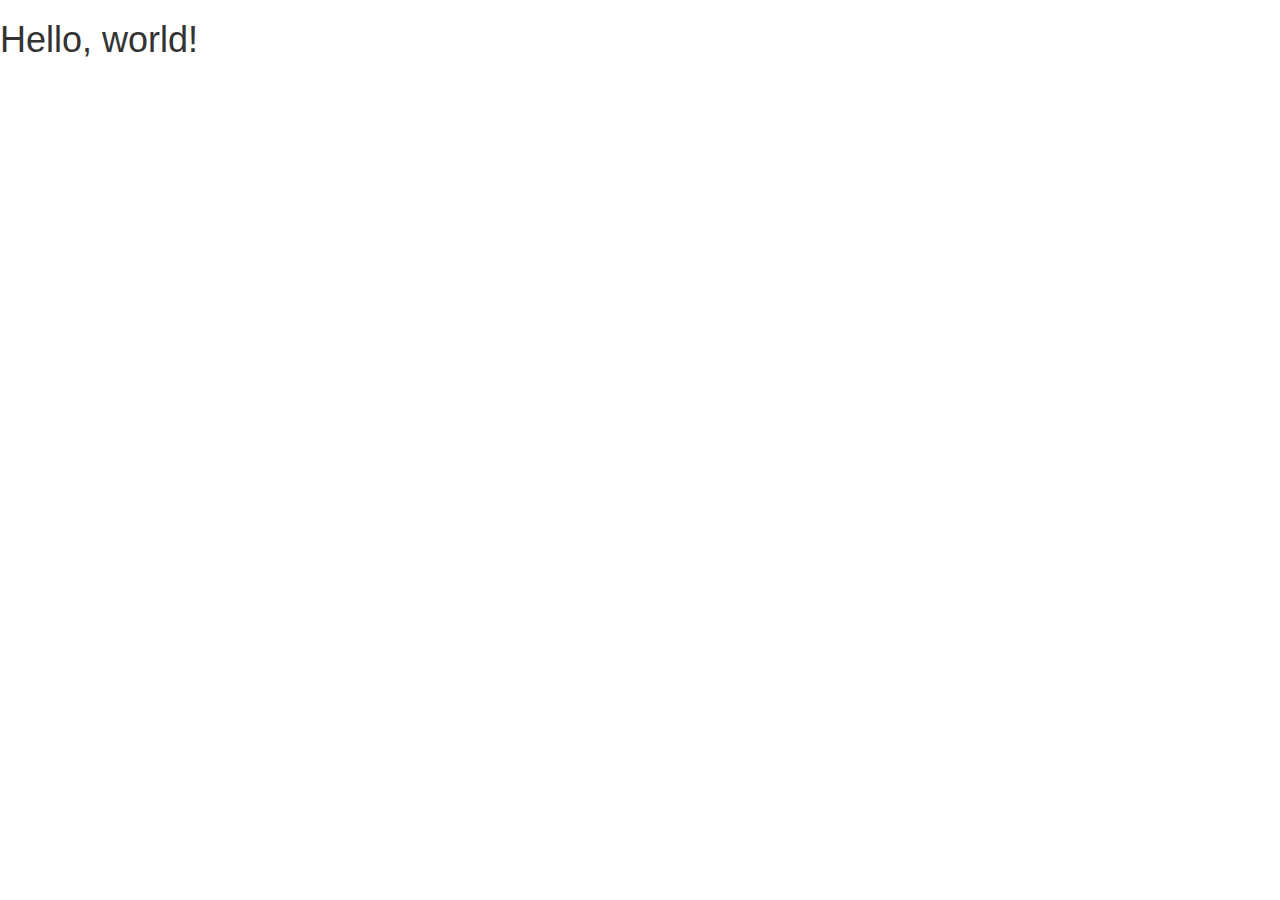
==== index.html @ 96fb1050 "primo commit" ====
<!DOCTYPE html>
<html lang="en">
  <head>
    <meta charset="utf-8">
    <meta http-equiv="X-UA-Compatible" content="IE=edge">
    <meta name="viewport" content="width=device-width, initial-scale=1">
    <link rel="stylesheet" href="https://maxcdn.bootstrapcdn.com/bootstrap/3.3.5/css/bootstrap.min.css">
    <link rel="stylesheet" href="css/style.css">

    <!-- The above 3 meta tags *must* come first in the head; any other head content must come *after* these tags -->
    
    <title>Marinella Mastrosimone</title>

    <!-- Bootstrap -->
    <link href="css/bootstrap.min.css" rel="stylesheet">

    <!-- HTML5 shim and Respond.js for IE8 support of HTML5 elements and media queries -->
    <!-- WARNING: Respond.js doesn't work if you view the page via file:// -->
    <!--[if lt IE 9]>
      <script src="https://oss.maxcdn.com/html5shiv/3.7.2/html5shiv.min.js"></script>
      <script src="https://oss.maxcdn.com/respond/1.4.2/respond.min.js"></script>
    <![endif]-->
  </head>
  <body>
    <h1>Hello, world!</h1>

    <!-- jQuery (necessary for Bootstrap's JavaScript plugins) -->
    <script src="https://ajax.googleapis.com/ajax/libs/jquery/1.11.3/jquery.min.js"></script>
    <!-- Include all compiled plugins (below), or include individual files as needed -->
    <script src="js/bootstrap.min.js"></script>
  </body>
</html>
---- css/style.css ----
@import url(http://fonts.googleapis.com/css?family=Roboto:400,300,100,700,500,300italic);

body{
	font-family: 'Roboto', sans-serif;
	background: red;
}
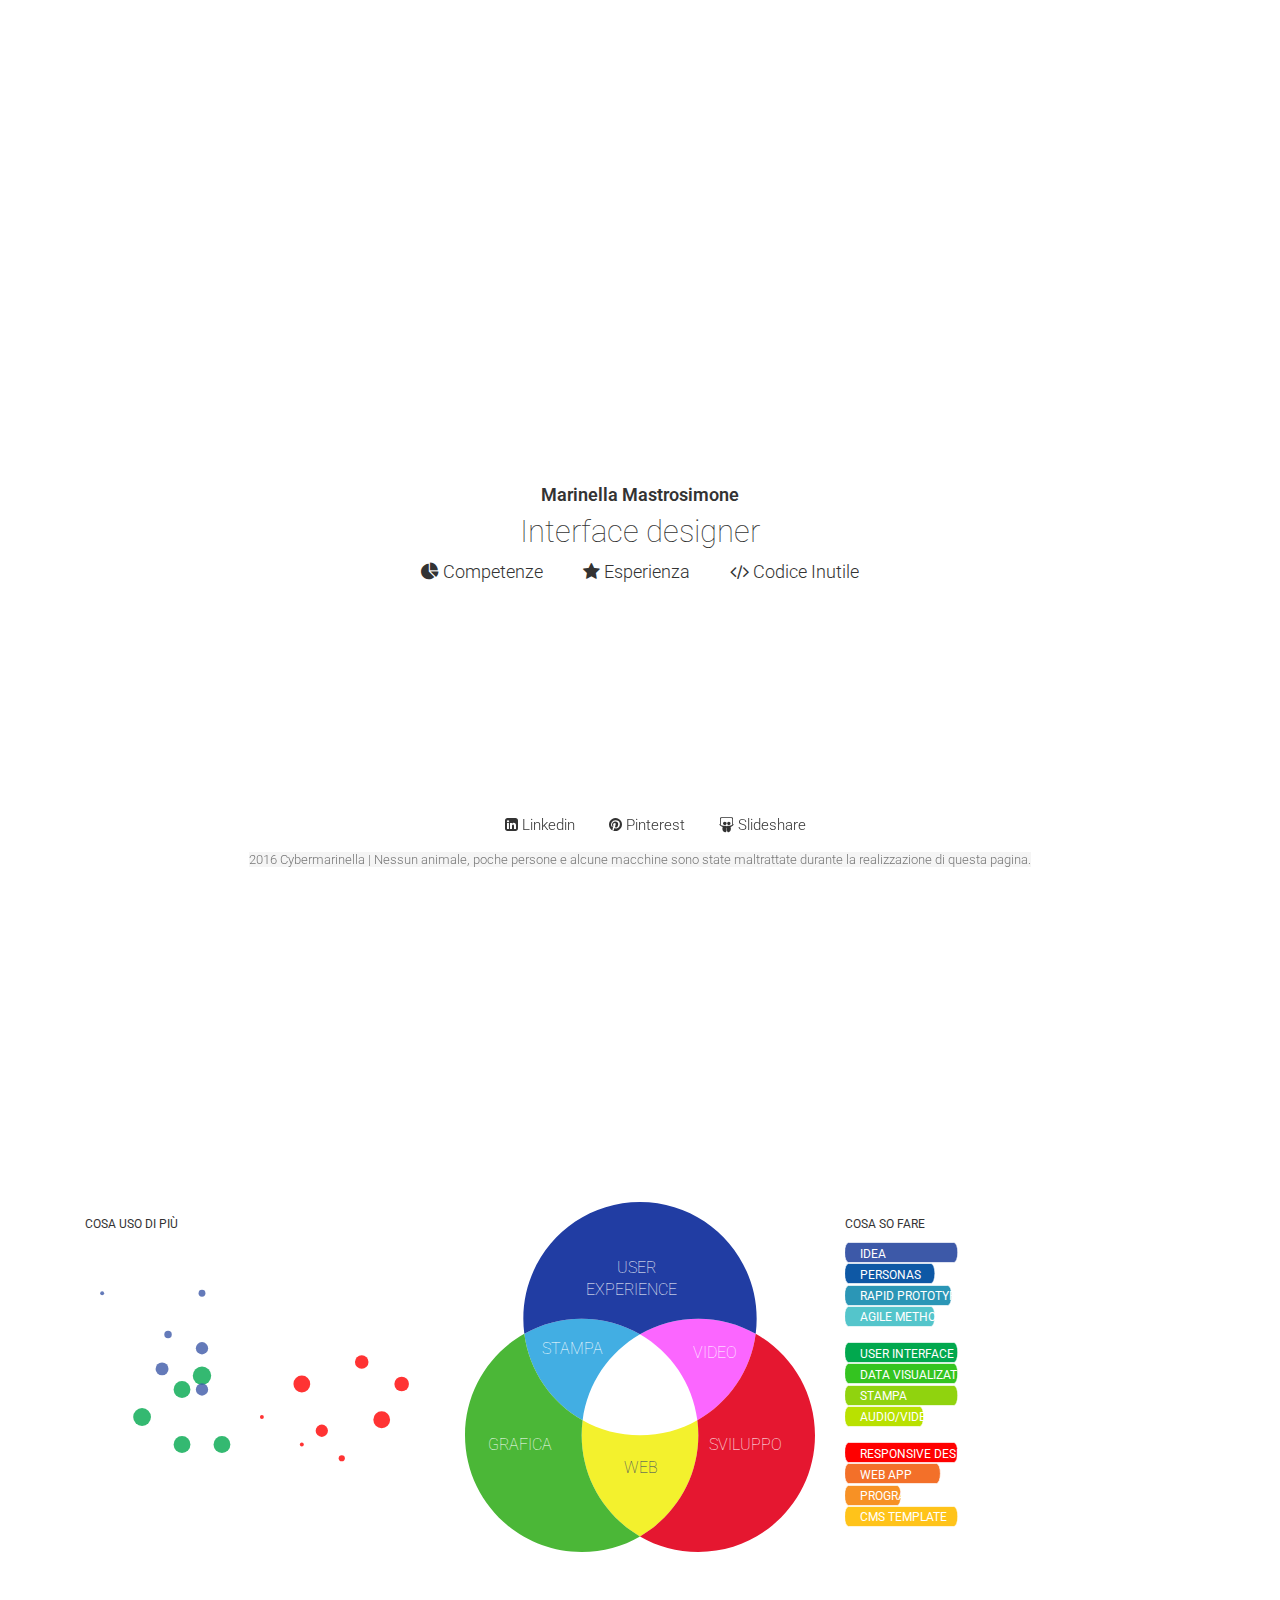
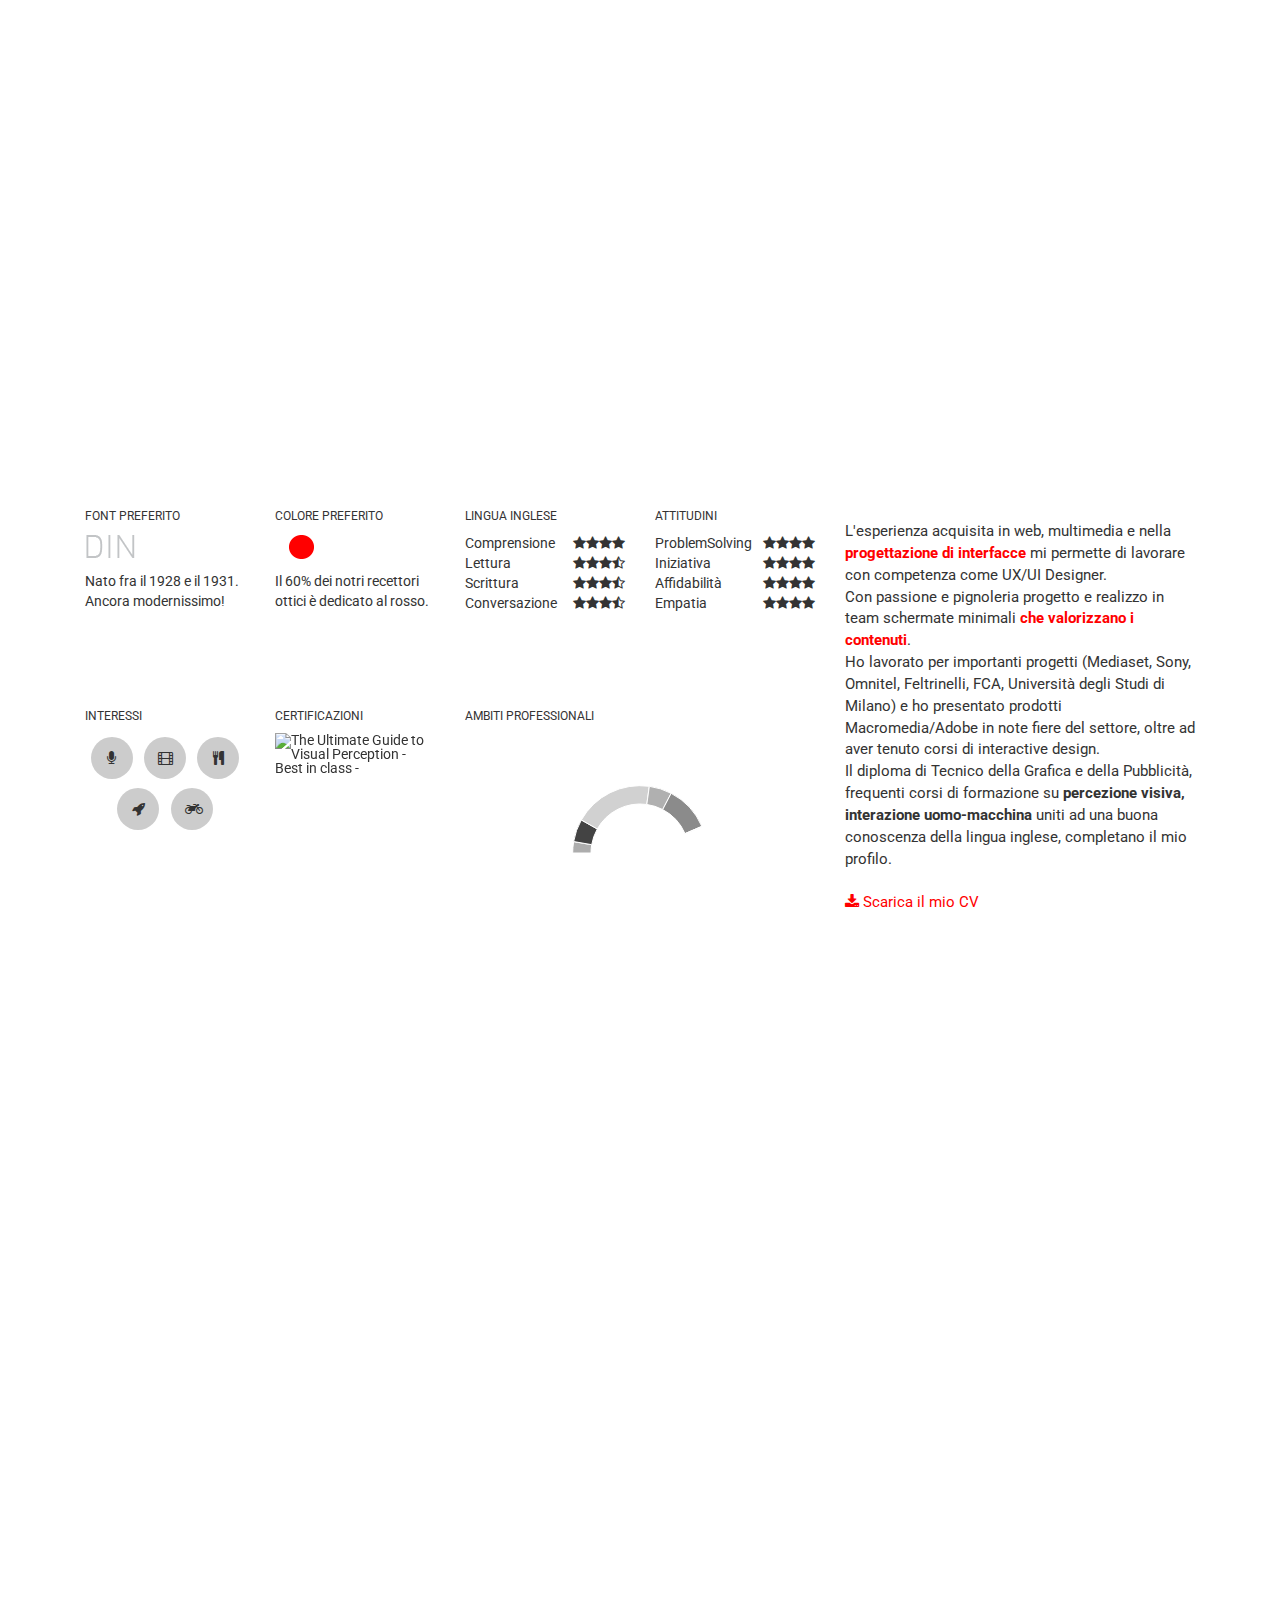
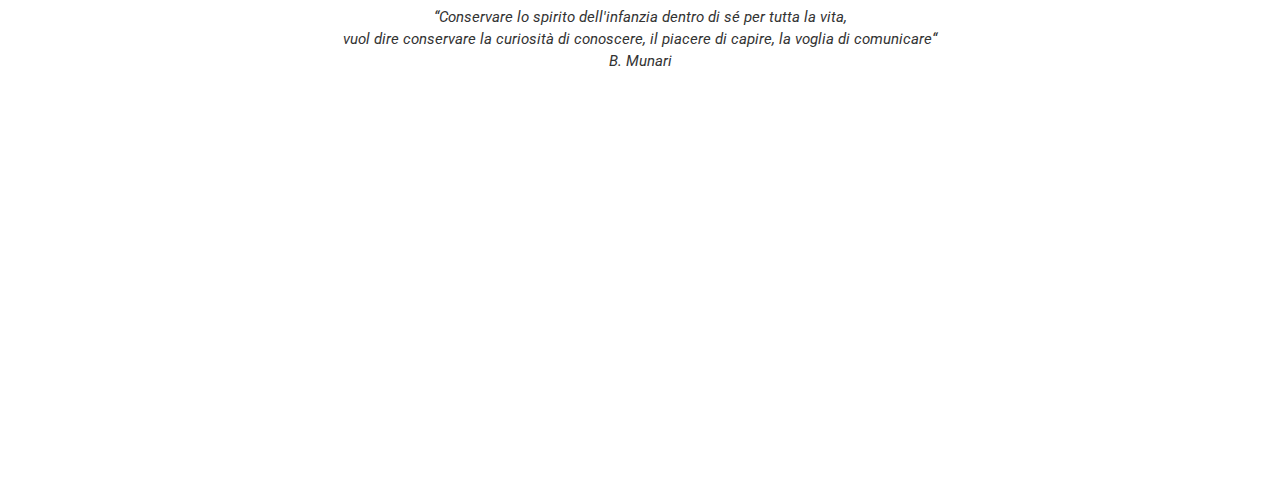
==== commit bec32b22: "Layout 1.2" ====
--- a/index.html
+++ b/index.html
@@ -1,32 +1,356 @@
-<!DOCTYPE html>
-<html lang="en">
-  <head>
-    <meta charset="utf-8">
-    <meta http-equiv="X-UA-Compatible" content="IE=edge">
-    <meta name="viewport" content="width=device-width, initial-scale=1">
-    <link rel="stylesheet" href="https://maxcdn.bootstrapcdn.com/bootstrap/3.3.5/css/bootstrap.min.css">
-    <link rel="stylesheet" href="css/style.css">
-
-    <!-- The above 3 meta tags *must* come first in the head; any other head content must come *after* these tags -->
-    
-    <title>Marinella Mastrosimone</title>
-
-    <!-- Bootstrap -->
-    <link href="css/bootstrap.min.css" rel="stylesheet">
-
-    <!-- HTML5 shim and Respond.js for IE8 support of HTML5 elements and media queries -->
-    <!-- WARNING: Respond.js doesn't work if you view the page via file:// -->
-    <!--[if lt IE 9]>
-      <script src="https://oss.maxcdn.com/html5shiv/3.7.2/html5shiv.min.js"></script>
-      <script src="https://oss.maxcdn.com/respond/1.4.2/respond.min.js"></script>
-    <![endif]-->
-  </head>
-  <body>
-    <h1>Hello, world!</h1>
-
-    <!-- jQuery (necessary for Bootstrap's JavaScript plugins) -->
-    <script src="https://ajax.googleapis.com/ajax/libs/jquery/1.11.3/jquery.min.js"></script>
-    <!-- Include all compiled plugins (below), or include individual files as needed -->
-    <script src="js/bootstrap.min.js"></script>
-  </body>
+
+<!DOCTYPE html>
+<html lang="en">
+  <head>
+    <meta charset="utf-8">
+    <meta http-equiv="X-UA-Compatible" content="IE=edge">
+    <meta name="viewport" content="width=1024, user-scalable=no" />
+    <meta name="viewport" content="width=device-width, initial-scale=1">
+    <link rel="shortcut icon" href="favicon.ico"/>
+    <link rel="stylesheet" href="https://maxcdn.bootstrapcdn.com/bootstrap/3.3.5/css/bootstrap.min.css">
+    <link rel="stylesheet" href="//maxcdn.bootstrapcdn.com/font-awesome/4.3.0/css/font-awesome.min.css">
+    <link rel="stylesheet" type="text/css" href="css/style.css" />
+
+    <script type="text/javascript" src="http://ajax.googleapis.com/ajax/libs/jquery/1.8.2/jquery.min.js"></script>
+    <script type="text/javascript" src="https://cdnjs.cloudflare.com/ajax/libs/p5.js/0.5.4/p5.min.js"></script>
+    <script type="text/javascript" src="https://cdnjs.cloudflare.com/ajax/libs/p5.js/0.5.4/addons/p5.dom.min.js"></script>
+    <script type="text/javascript" src="js/mari_p5Top.js"></script>
+    
+    <title>Marinella Mastrosimone | UI/UX Designer</title>
+
+
+  </head>
+  <body id="mybody">
+    <div id='virtualBk'></div>
+    <div class="container" id="topMenu">
+      <h2>Marinella Mastrosimone</h2>
+      <h1>Interface designer</h1>
+      <ul class="menu">
+        <li><a href="#" class="scrollToOne"><i class="fa fa-pie-chart"></i> Competenze</a></li>
+        <li><a href="#" class="scrollToTwo"><i class="fa fa-star"></i> Esperienza</a></li>
+        <li><a href="#" class="scrollToTree"><i class="fa fa-code"></i> Codice Inutile</a></li>
+      </ul>
+    </div>
+    <div id="contentBox" class="container textCenter">
+      <div id="rowCover" class="flexbox-container">
+        <div class="container" id="mainMenu">
+          <h2>Marinella Mastrosimone</h2>
+          <h1>Interface designer</h1>
+          <ul class="menu">
+            <li><a href="#" class="scrollToOne"><i class="fa fa-pie-chart"></i> Competenze</a></li>
+            <li><a href="#" class="scrollToTwo"><i class="fa fa-star"></i> Esperienza</a></li>
+            <li><a href="#" class="scrollToTree"><i class="fa fa-code"></i> Codice Inutile</a></li>
+          </ul>
+        </div>
+      </div>
+      <div id="rowOne" class="flexbox-container">
+        <div class="col-md-4 content">
+          <h3>Cosa uso di più</h3>
+          <div id="chart-B" class="charts" style="min-width: 310px; max-width: 800px; width:100%; height: 300px; margin: 0 auto"></div>
+        </div>
+        <div class="col-md-4 content">
+          <div class="pupil" id="pupil"></div>
+          <div class="occhio">
+            <svg version="1.1" xmlns="http://www.w3.org/2000/svg" xmlns:xlink="http://www.w3.org/1999/xlink" x="0px" y="0px"viewBox="0 0 330 330" xml:space="preserve">
+              <g  id="Stampa">
+                <path fill="#42AEE3" d="M165,124.719c-16.18-9.36-34.963-14.72-55-14.72c-19.663,0-38.117,5.165-54.09,14.203c4.518,35.046,25.531,64.921,55,81.596C115.382,171.112,136.008,141.491,165,124.719z"/>
+                <text transform="matrix(1 0 0 1 73.0303 143.666)" fill="#FFFFFF">STAMPA</text>
+              </g>
+              <g id="Web" >
+                <path fill="#F3F12D" d="M110.911,205.798C110.312,210.447,110,215.188,110,220c0,40.715,22.122,76.261,55,95.28c32.878-19.02,55-54.565,55-95.28c0-4.813-0.312-9.553-0.91-14.202c-15.974,9.038-34.427,14.203-54.089,14.203S126.884,214.836,110.911,205.798z"/>
+                <text transform="matrix(1 0 0 1 149.5068 255.666)" fill="#313E63">WEB</text>
+              </g>
+              <g id="Video">
+                <path fill="#FB66FF" d="M274.09,124.202c-15.974-9.039-34.428-14.203-54.09-14.203c-20.036,0-38.82,5.36-55,14.72c28.992,16.772,49.618,46.394,54.09,81.079C248.559,189.123,269.572,159.249,274.09,124.202z"/>
+                <text transform="matrix(1 0 0 1 214.6885 147.166)" fill="#FFFFFF">VIDEO</text>
+              </g>
+              <g id="UserExperience">
+                <path fill="#213DA3" d="M165,124.719c16.18-9.36,34.964-14.72,55-14.72c19.662,0,38.116,5.165,54.09,14.203c0.599-4.649,0.91-9.389,0.91-14.201C275,49.249,225.751,0,165,0C104.249,0,55,49.249,55,110.001c0,4.813,0.311,9.552,0.911,14.201c15.973-9.039,34.427-14.203,54.09-14.203C130.037,109.999,148.82,115.359,165,124.719z"/>
+                <text transform="matrix(1 0 0 1 143.4536 66.7461)">
+                  <tspan x="0" y="0" fill="#FFFFFF">USER</tspan>
+                  <tspan x="-29.817" y="21.317" fill="#FFFFFF">EXPERIENCE</tspan>
+                </text>
+              </g>
+              <g id="Grafica" >
+                <path fill="#4BB737" d="M110,220c0-4.813,0.312-9.553,0.911-14.202c-29.469-16.675-50.482-46.549-55-81.596C22.532,143.089,0,178.911,0,220c0,60.751,49.249,110,110,110c20.036,0,38.82-5.359,55-14.72C132.122,296.261,110,260.715,110,220z"/>
+                <text transform="matrix(1 0 0 1 21.7856 233.748)" fill="#FFFFFF">GRAFICA</text>
+              </g>
+              <g id="Sviluppo">
+                <path fill="#E51730" d="M274.09,124.202c-4.518,35.046-25.531,64.921-55,81.596c0.599,4.649,0.91,9.39,0.91,14.202c0,40.715-22.122,76.261-55,95.28c16.18,9.36,34.964,14.72,55,14.72c60.751,0,110-49.249,110-110C330,178.911,307.468,143.089,274.09,124.202z"/>
+                <text transform="matrix(1 0 0 1 230.3184 233.748)" fill="#FFFFFF">SVILUPPO</text>
+              </g>
+            </svg>
+          </div>
+        </div>
+        <div class="col-md-4 content">
+          <h3>Cosa so fare</h3>
+            <div id="chart-A1" class="charts"></div>
+            <div id="chart-A2" class="charts"></div>
+            <div id="chart-A3" class="charts"></div>
+          </div>
+      </div>
+      <div id="rowTwo" class=" flexbox-container">
+
+        <div class="col-md-4 content">
+          <div class="row smallText">
+            <div class="col-md-6 preferred">
+              <div class="border-top full-width">
+                <h3>Font preferito</h3>
+                <img src="img/img_din.png"/>
+                <p>Nato fra il 1928 e il 1931. Ancora modernissimo!</p>
+              </div>
+            </div>
+            <div class="col-md-6 preferred">
+              <div class="border-top full-width">
+                <h3>Colore preferito</h3>
+                <img src="img/img_red.png"/>
+                <p>Il 60% dei notri recettori ottici è dedicato al rosso.</p>
+              </div>
+            </div>
+          </div>
+          <div class="row smallText">
+            <div class="col-md-6">
+              <div class="border-top full-width ">
+                <h3>Interessi</h3>
+                <div class="interessi textCenter">
+                  <i class="fa fa-microphone interessiTooltip" data-toggle="tooltip" data-placement="top" title="Musica e grafica si contendono il primo posto fra le mie passioni: www.musetta.co.uk"></i>
+                  <i class="fa fa-film interessiTooltip" data-toggle="tooltip" data-placement="top" title="Il mio film preferito è Miracolo a Milano (1951), amo anche le più recenti serie TV"></i>
+                  <i class="fa fa-cutlery interessiTooltip" data-toggle="tooltip" data-placement="top" title="A qualcuno importa se non si vede il sale quando il cibo è saporito? Certo che no. Ma la sostanza sta nel sale!"></i>
+                </div>
+                <div class="interessi textCenter">
+                  <i class="fa fa-rocket interessiTooltip" data-toggle="tooltip" data-placement="top" title="Scienza e fantascienza hanno immaginato il nostro presente, avrei voluto fare l'astronauta"></i>
+                  <i class="fa fa-motorcycle interessiTooltip" data-toggle="tooltip" data-placement="top" title="Il bello di viaggiare è il viaggio, la meta è solo un pretesto"></i>
+                </div>
+              </div>
+            </div>
+            <div class="col-md-6">
+              <!-- Slider -->
+              <div class="border-top full-width">
+                <h3>Certificazioni</h3>
+                <div id="certificazioni" class="carousel slide" data-ride="carousel">
+                  <div class="carousel-inner" role="listbox">
+                    <div class="item active">
+                      <img  data-toggle="modal" data-target="#myModal" src="img/certificazioni/certificate_of_membership_no_7627_2015_2.jpg" alt="The Ultimate Guide to Visual Perception - Best in class - ">
+                    </div>
+                    <div class="item ">
+                      <img data-toggle="modal" data-target="#myModal" src="img/certificazioni/certificate_of_membership_no_7627_2015.jpg" alt="Information visualization:Getting Dashboard Right">
+                    </div>
+                    <div class="item">
+                      <img data-toggle="modal" data-target="#myModal" src="img/certificazioni/coursera-cover.png" alt="Human Computer Interaction">
+                    </div>
+                  </div>
+                </div>
+              </div>
+            </div>
+          </div>
+        </div>
+        <!-- FINE COLONNA 1-->
+        <div class="col-md-4 content ">
+          <div class="row ">
+            <div class="col-md-6 ">
+              <div class="border-top full-width">
+                <h3>Lingua Inglese</h3>
+                <ul class="no-bullet">
+                  <li>Comprensione <div class="stars"><i class="fa fa-star"></i><i class="fa fa-star"></i><i class="fa fa-star"></i><i class="fa fa-star"></i></div></li>
+                  <li>Lettura <div class="stars"><i class="fa fa-star"></i><i class="fa fa-star"></i><i class="fa fa-star"></i><i class="fa fa-star-half-o"></i></div></li>
+                  <li>Scrittura <div class="stars"><i class="fa fa-star"></i><i class="fa fa-star"></i><i class="fa fa-star"></i><i class="fa fa-star-half-o"></i></div></li>
+                  <li>Conversazione <div class="stars"><i class="fa fa-star"></i><i class="fa fa-star"></i><i class="fa fa-star"></i><i class="fa fa-star-half-o"></i></div></li>
+                </ul>
+              </div>
+            </div>
+            <div class="col-md-6">
+              <div class="border-top full-width">
+                <h3>Attitudini</h3>
+                <ul class="no-bullet">
+                  <li>ProblemSolving <div class="stars"><i class="fa fa-star"></i><i class="fa fa-star"></i><i class="fa fa-star"></i><i class="fa fa-star"></i></div></li>
+                  <li>Iniziativa <div class="stars"><i class="fa fa-star"></i><i class="fa fa-star"></i><i class="fa fa-star"></i><i class="fa fa-star"></i></div></li>
+                  <li>Affidabilità <div class="stars"><i class="fa fa-star"></i><i class="fa fa-star"></i><i class="fa fa-star"></i><i class="fa fa-star"></i></div></li>
+                  <li>Empatia <div class="stars"><i class="fa fa-star"></i><i class="fa fa-star"></i><i class="fa fa-star"></i><i class="fa fa-star"></i></div></li>
+                </ul>
+              </div>
+            </div>
+          </div>
+          <div class="row">
+            <div class="col-md-12 ">
+              <div class="border-top full-width">
+                <h3>Ambiti Professionali</h3>
+                <div id="chart-C" class="css-filters-gray" style="padding: 0; min-width: 310px; max-width: 800px; width:100%; height: 140px; margin: 0 auto -2em;"></div>
+              </div>
+            </div>
+          </div>
+        </div>
+        <!-- FINE COLONNA 2-->
+        <div class="col-md-4 content">
+          <span class="border-top full-width ">
+            <div class="height400">L'esperienza acquisita in web, multimedia e nella <strong class="textRed">progettazione di interfacce</strong> mi permette di lavorare con competenza come UX/UI Designer. <br>Con passione e pignoleria progetto e realizzo in team schermate minimali <strong class="textRed">che valorizzano i contenuti</strong>.<br>
+            Ho lavorato per importanti progetti (Mediaset, Sony, Omnitel, Feltrinelli, FCA, Università degli Studi di Milano) e ho presentato prodotti Macromedia/Adobe in note fiere del settore, oltre ad aver tenuto corsi di interactive design.<br>
+            Il diploma di Tecnico della Grafica e della Pubblicità, frequenti corsi di formazione su <strong>percezione visiva,</strong> <strong>interazione uomo-macchina</strong> uniti ad una buona conoscenza della lingua inglese, completano il mio profilo.<br><br>
+            <a href="material/2015_cv_marinella.mastrosimone1.5.pdf" class="textRed"><i class="fa fa-download"></i> Scarica il mio CV</a>
+          </div>
+          </span>
+        </div>
+
+      </div>
+      <div id="rowTree" class="flexbox-container">
+          <div class="col-md-12 textCenter">
+            <i>“Conservare lo spirito dell'infanzia dentro di sé per tutta la vita,<br> vuol dire conservare la curiosità di conoscere, il piacere di capire, la voglia di comunicare“ <br> B. Munari</i>
+          </div>
+      </div>
+    </div>
+
+    <footer>
+      <ul class="menu bottom ">
+        <li class="divisore"><a href="https://it.linkedin.com/in/cybermarinella" target="_blank"><i class="fa fa-linkedin-square"></i> Linkedin</a></li>
+        <li><a href="https://it.pinterest.com/cybermarinella/" target="_blank"><i class="fa fa-pinterest"></i> Pinterest</a></li>
+        <li class="divisore"><a href="http://www.slideshare.net/marinellamastrosimone" target="_blank"><i class="fa fa-slideshare"></i> Slideshare</a></li>
+      </ul>
+      <span>
+        2016 Cybermarinella | Nessun animale, poche persone e alcune macchine sono state maltrattate durante la realizzazione di questa pagina.
+      </span>
+    </footer>
+
+    <!-- Modal -->
+    <div class="modal fade " id="myModal" tabindex="-1" role="dialog" aria-labelledby="myModalLabel">
+      <div class="modal-dialog modal-lg" role="document">
+        <div class="modal-content">
+          <div class="modal-header">
+            <button type="button" class="close" data-dismiss="modal" aria-label="Close"><span aria-hidden="true">&times;</span></button>
+            <h4 class="modal-title" id="myModalLabel"><img class="logo_small" src="img/logo.png">Certificazioni</h4>
+          </div>
+          <div class="modal-body">
+            <div id="certificazioni" class="carousel slide" data-ride="carousel">
+              <div class="carousel-inner" role="listbox">
+                <div class="item active">
+                  <img  data-toggle="modal" data-target="#myModal" src="img/certificazioni/certificate_of_membership_no_7627_2015_2.jpg" alt="The Ultimate Guide to Visual Perception - Best in class - ">
+                </div>
+                <div class="item ">
+                  <img  data-toggle="modal" data-target="#myModal" src="img/certificazioni/certificate_of_membership_no_7627_2015.jpg" alt="Information visualization:Getting Dashboard Right">
+                </div>
+                <div class="item">
+                  <img src="img/certificazioni/Coursera-hciucsd-2014.jpg" alt="Human Computer Interaction">
+                </div>
+              </div>
+              <a class="left carousel-control" href="#certificazioni" role="button" data-slide="prev">
+                <span class="glyphicon glyphicon-chevron-left" aria-hidden="true"></span>
+                <span class="sr-only">Previous</span>
+              </a>
+              <a class="right carousel-control" href="#certificazioni" role="button" data-slide="next">
+                <span class="glyphicon glyphicon-chevron-right" aria-hidden="true"></span>
+                <span class="sr-only">Next</span>
+              </a>
+            </div>
+          </div>
+        </div>
+      </div>
+    </div>
+
+
+    <script src="//code.jquery.com/jquery-1.10.2.js"></script>
+    <script src="js/bootstrap.min.js"></script>
+    <script src="js/hicharts/highcharts.js"></script>
+    <script src="js/hicharts/highcharts-more.js"></script>
+    
+    <script src="jquery.rwdImageMaps.min.js"></script>
+
+    <script type="text/javascript">
+    $(document).ready(function(){
+      $('.carousel').carousel();
+      $(".content").click(function(event){
+        event.stopPropagation();
+      });
+
+      $("body, .eyes").click(function(event){
+        $("html, body").animate({ scrollTop: 0 }, 1000);
+        $("h1").text("Interface designer");
+        $(".menu a").removeClass("active");
+
+        $('.sfoca').removeClass('css-filters-gray');
+        $('#chart-A1').removeClass('css-filters-gray opacity_40');
+        $('#chart-A2').removeClass('css-filters-gray opacity_40');
+        $('#chart-A3').removeClass('css-filters-gray opacity_40');
+        var chart = $('#chart-B').highcharts();
+        $(chart.series).each(function(){
+            this.setVisible(true, true);
+        });
+
+        event.stopPropagation();
+      });
+      $('.scrollToOne').click(function(){
+        $("html, body").animate({ scrollTop: $(window).height() }, 1000);
+        $("h1").text("Competenze");
+        $(".menu a").removeClass("active");
+        $(".scrollToOne").addClass("active");
+         
+        event.stopPropagation();
+      });
+      $('.scrollToTwo').click(function(event){
+        $("html, body").animate({ scrollTop: $(window).height()*2 }, 1000);
+        $("h1").text("Esperienza");
+        $(".menu a").removeClass("active");
+        $(".scrollToTwo").addClass("active");
+        event.stopPropagation();
+      });
+      $('.scrollToTree').click(function(event){
+        $("html, body").animate({ scrollTop: $(window).height()*3 }, 1000);
+         $("h1").text("Codice Inutile");
+        $(".menu a").removeClass("active");
+        $(".scrollToTree").addClass("active");
+        event.stopPropagation();
+      });
+
+      
+      $('.interessiTooltip').tooltip();
+
+      function resize(){
+        var heights = window.innerHeight;
+        document.getElementById("rowCover").style.height = heights + "px";
+        document.getElementById("rowOne").style.height = heights + "px";
+        document.getElementById("rowTwo").style.height = heights + "px";
+        document.getElementById("rowTree").style.height = heights + "px";
+      }
+      
+      resize();
+      window.onresize = function() {
+        resize();
+      };
+            
+    });
+
+    $(window).on('scroll', function (event) {
+        var scrollPosition = $(document).scrollTop();
+        pixs = scrollPosition / 200;
+        var piys = pixs*10;
+        $("#virtualBk").css({"-webkit-filter": "blur("+pixs+"px)","filter": "blur("+pixs+"px)" });
+       
+
+        
+        if(scrollPosition > 200){
+          $("#topMenu").fadeIn("Slow");
+          $("#mainMenu").fadeOut("Slow");
+          //console.log(scrollPosition)
+          event.stopPropagation();
+        }else{
+          $("#topMenu").fadeOut("Slow");
+          $("#mainMenu").fadeIn("Slow");
+          event.stopPropagation();
+        }
+
+    });
+
+    </script>
+
+    <script src="js/mari_charts.js"></script>
+    <script src="js/mari_charts_interfaccia.js"></script>
+
+    <script>
+      (function(i,s,o,g,r,a,m){i['GoogleAnalyticsObject']=r;i[r]=i[r]||function(){
+      (i[r].q=i[r].q||[]).push(arguments)},i[r].l=1*new Date();a=s.createElement(o),
+      m=s.getElementsByTagName(o)[0];a.async=1;a.src=g;m.parentNode.insertBefore(a,m)
+      })(window,document,'script','//www.google-analytics.com/analytics.js','ga');
+
+      ga('create', 'UA-74914906-1', 'auto');
+      ga('send', 'pageview');
+
+    </script>
+  </body>
 </html>--- a/css/style.css
+++ b/css/style.css
@@ -1,6 +1,309 @@
-@import url(http://fonts.googleapis.com/css?family=Roboto:400,300,100,700,500,300italic);
-
-body{
-	font-family: 'Roboto', sans-serif;
-	background: red;
+@import url(http://fonts.googleapis.com/css?family=Roboto:400,300,100,700,500,300italic);
+
+/* SETUP */
+
+@-webkit-keyframes color-change {
+  0% {
+    color: red;
+  }
+  20% {
+    color: orange;
+  }
+  40% {
+    color: green;
+  }
+  60% {
+    color: blue;
+  }
+  80% {
+    color: indigo;
+  }
+  100% {
+    color: violet;
+  }
+}
+
+/* GENERIC ELEMENTS */
+
+.flexbox-container {
+  display: -ms-flexbox;
+  display: -webkit-flex;
+  display: flex;
+
+  -ms-flex-align: center;
+  -webkit-align-items: center;
+  -webkit-box-align: center;
+
+  align-items: center;
+
+}
+
+a:hover, h1, .active {
+  -webkit-animation: color-change 3s infinite !important;
+  -moz-animation: color-change 3s infinite !important;
+  -o-animation: color-change 3s infinite !important;
+  -ms-animation: color-change 3s infinite !important;
+  animation: color-change 3s infinite !important;
+}
+
+.css-filters-gray {
+  -webkit-filter: grayscale(100%);
+  filter: grayscale(100%);
+  -webkit-transition: all 0.5s ease-in;
+  -moz-transition: all 0.5s ease-in;
+  -o-transition: all 0.5s ease-in;
+  -ms-transition: all 0.5s ease-in;
+  transition: all 0.5s ease-in;
+}
+
+.opacity_40 {
+  opacity: 0.6;
+  -webkit-transition: all 0.5s ease-in;
+  -moz-transition: all 0.5s ease-in;
+  -o-transition: all 0.5s ease-in;
+  -ms-transition: all 0.5s ease-in;
+  transition: all 0.5s ease-in;
+}
+
+h1{
+  font-size: 31px!important;
+  font-weight: 100;
+  margin-top: 0;
+  /*text-shadow: 0px 0px 3px #fff;*/
+}
+h2{
+  font-size: 18px !important;
+  font-weight: 600;
+  /*text-shadow: 0px 0px 3px #fff;*/
+}
+
+h3{
+  margin-top: 0;
+  font-size: 12px;
+  text-transform: uppercase;
+  font-weight: 400;
+  text-align: left;
+}
+
+
+.menu {
+  margin: 0;
+  padding: 0;
+  font-size: 1.8rem;
+}
+
+.menu li{
+  list-style: none;
+  display: inline;
+  padding: 0 1em;
+}
+
+.menu li a {
+  color: #333;
+  text-decoration: none;
+  font-weight: 300;
+}
+
+.textCenter{
+  text-align: center;
+}
+
+.smallText {
+    font-size: 14px;
+    
+}
+.smallText img{
+  margin-bottom: 10px;
+  max-width: 100%;
+}
+.smallText .fullWidth{
+  width: 100%;
+}
+
+/* START CSS */
+
+body {
+  font-family: 'Roboto', sans-serif;
+  font-weight: normal;
+  font-size: 15.3px;
+
+}
+
+#contentBox{
+  position: relative;
+  z-index: 100;
+  text-align: left;
+}
+
+#topMenu{
+  position: fixed;
+  z-index: 101;
+  padding: 0;
+  width: 100%;
+  text-align: center;
+  display: none;
+} 
+#mainMenu{
+  text-align: center;
+}
+
+#rowCover .container{
+  margin-top: 150px;
+}
+#rowOne , #rowTwo , #rowTree{
+  margin-top: 30px;
+}
+
+#rowOne{
+  /*background: orange;
+  opacity: 0.5;*/
+}
+
+#rowTwo{
+  /*background: blue;
+  opacity: 0.5;*/
+}
+
+#rowTree{
+  /*background: red;
+  opacity: 0.5;*/
+}
+
+#virtualBk {
+  max-width: 100%;
+  height: 100%;
+  padding: 0;
+  position: fixed;
+  text-align: center;
+  top: 0;
+  left: 0;
+}
+
+#pupil{
+  position: absolute;
+  z-index: 50;
+  left: 50%;
+  margin-left: -60px;
+  top: 50%;
+  margin-top: -60px;
+}
+.occhio svg {
+  font-weight: 100;
+  z-index: 100;
+  position: relative;
+}
+
+
+svg > rect{
+      fill: transparent;
+}
+svg rect{
+  
+}
+.inactive path{
+  fill:#ccc;
+}
+
+
+#UserExperience .active{
+  fill:#213DA3;
+}
+
+#UserExperience, #Grafica, #Svilupp, #Stampa, #Web, #Video, #Sviluppo {
+  cursor: pointer;
+  display: block;
+}
+
+.fillGray{
+  fill: #ccc;
+}
+
+.charts{
+   min-width: 310px;
+   max-width: 800px;
+   width:100%;
+   height: 100px;
+   margin: 0 auto;
+}
+
+.no-bullet{
+  margin: 0;
+  padding: 0;
+}
+.no-bullet li{
+  list-style: none;
+  font-size: 14px;
+}
+
+#certificazioni {
+  cursor: pointer;
+}
+
+.col-md-4 .row{
+  min-height: 200px;
+}
+.stars {
+  float: right;
+}
+.height400{
+  margin-top: 1em;
+}
+
+.textRed,
+a.textRed {
+  color: red !important;
+}
+
+.interessi i{
+  background: #ccc;
+  border-radius: 50%;
+  padding: 1em;
+  width: 3em;
+  height: 3em;
+  text-align: center;
+  cursor: pointer;
+  margin: 0.3em;
+}
+
+.interessi i:hover {
+  -webkit-transform: rotateY(190deg);
+  /* Safari */
+  transform: rotateY(190deg);
+  -webkit-transition: all 0.2s ease-in;
+  -moz-transition: all 0.2s ease-in;
+  -o-transition: all 0.2s ease-in;
+  -ms-transition: all 0.2s ease-in;
+  transition: all 0.2s ease-in;
+  
+  -webkit-animation: background-change 3s infinite !important;
+  -moz-animation: background-change 3s infinite !important;
+  -o-animation: background-change 3s infinite !important;
+  -ms-animation: background-change 3s infinite !important;
+  animation: background-change 3s infinite !important;
+
+  color: #fff;
+  cursor: pointer;
+}
+
+footer{
+  position: fixed;
+  bottom: 0;
+  z-index: 300;
+  text-align: center;
+  width: 100%;
+  padding: 30px;
+  color: #777;
+  font-size: 1.3rem;
+  font-weight: 300;
+}
+
+footer .menu{
+  padding: 0;
+  margin: 15px;
+  width: 100%;
+ font-size: 1.5rem;
+}
+
+footer span{
+  background: #f5f5f5;
 }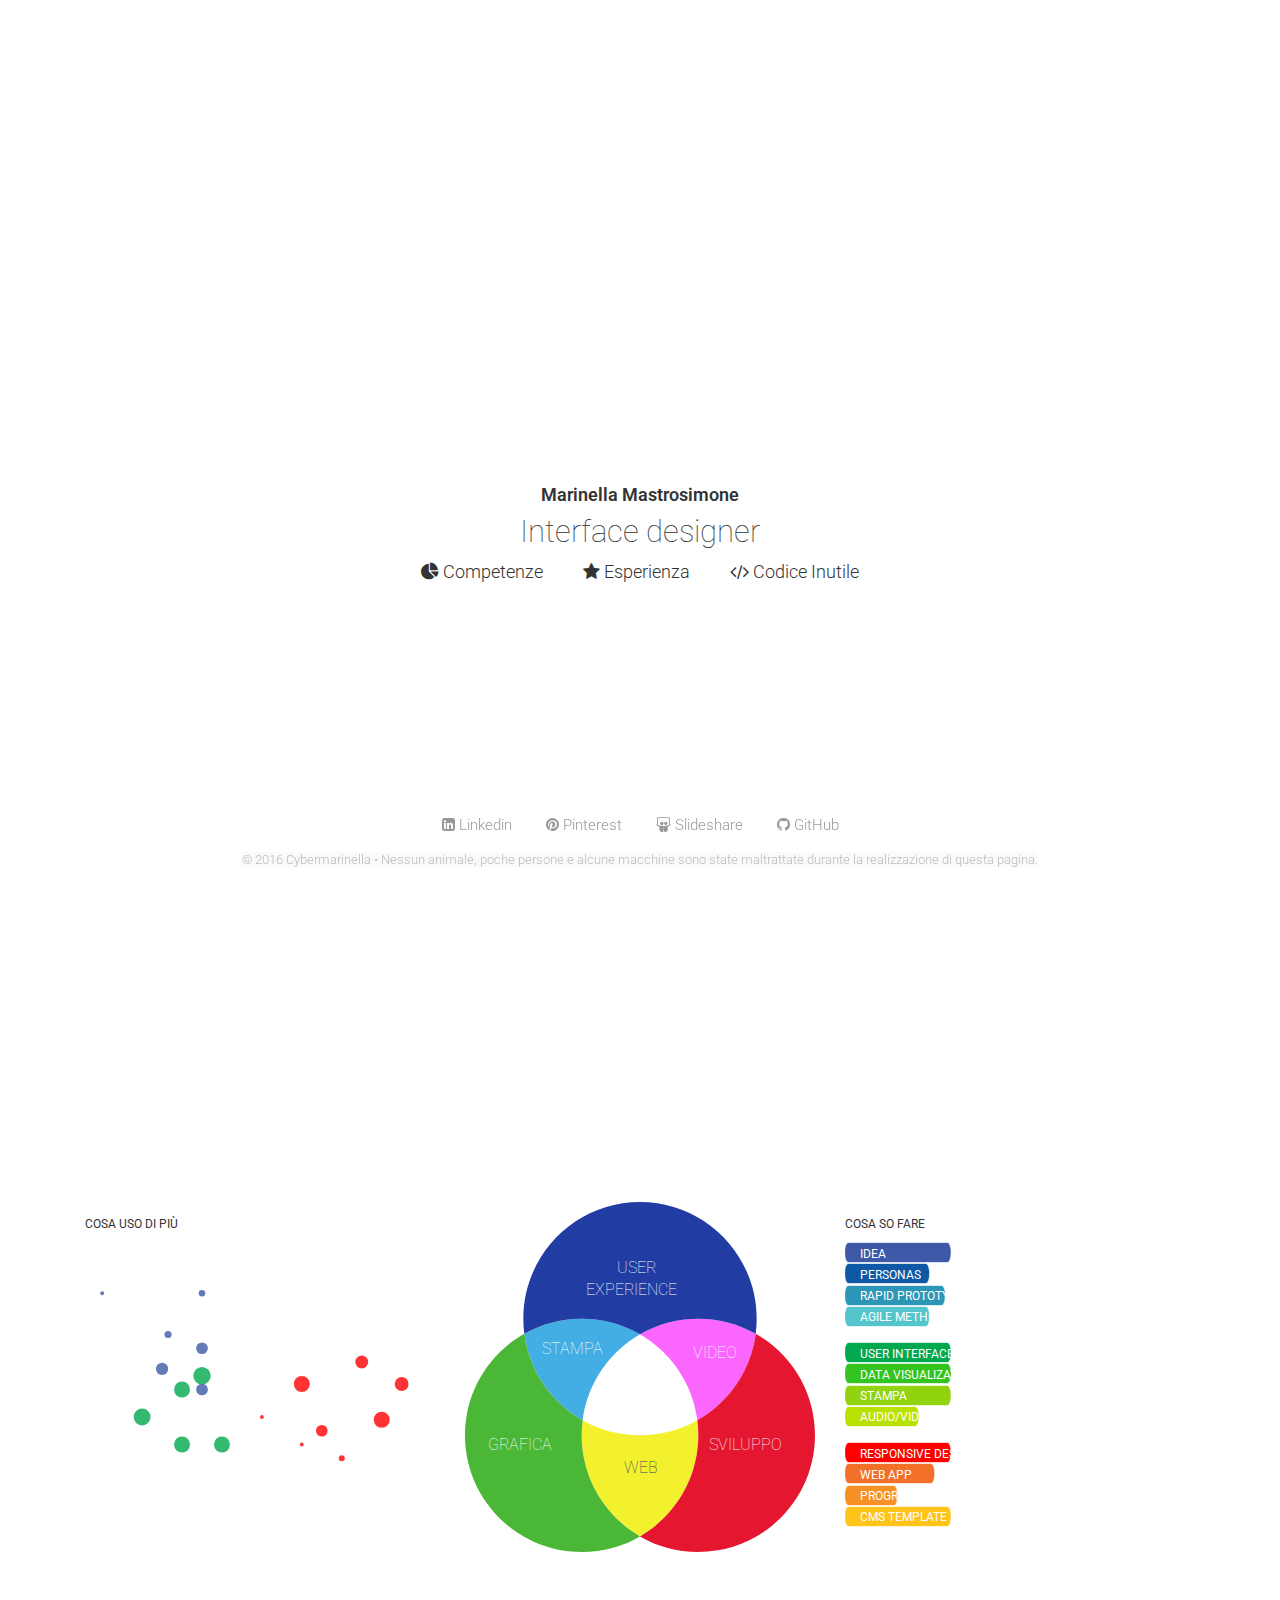
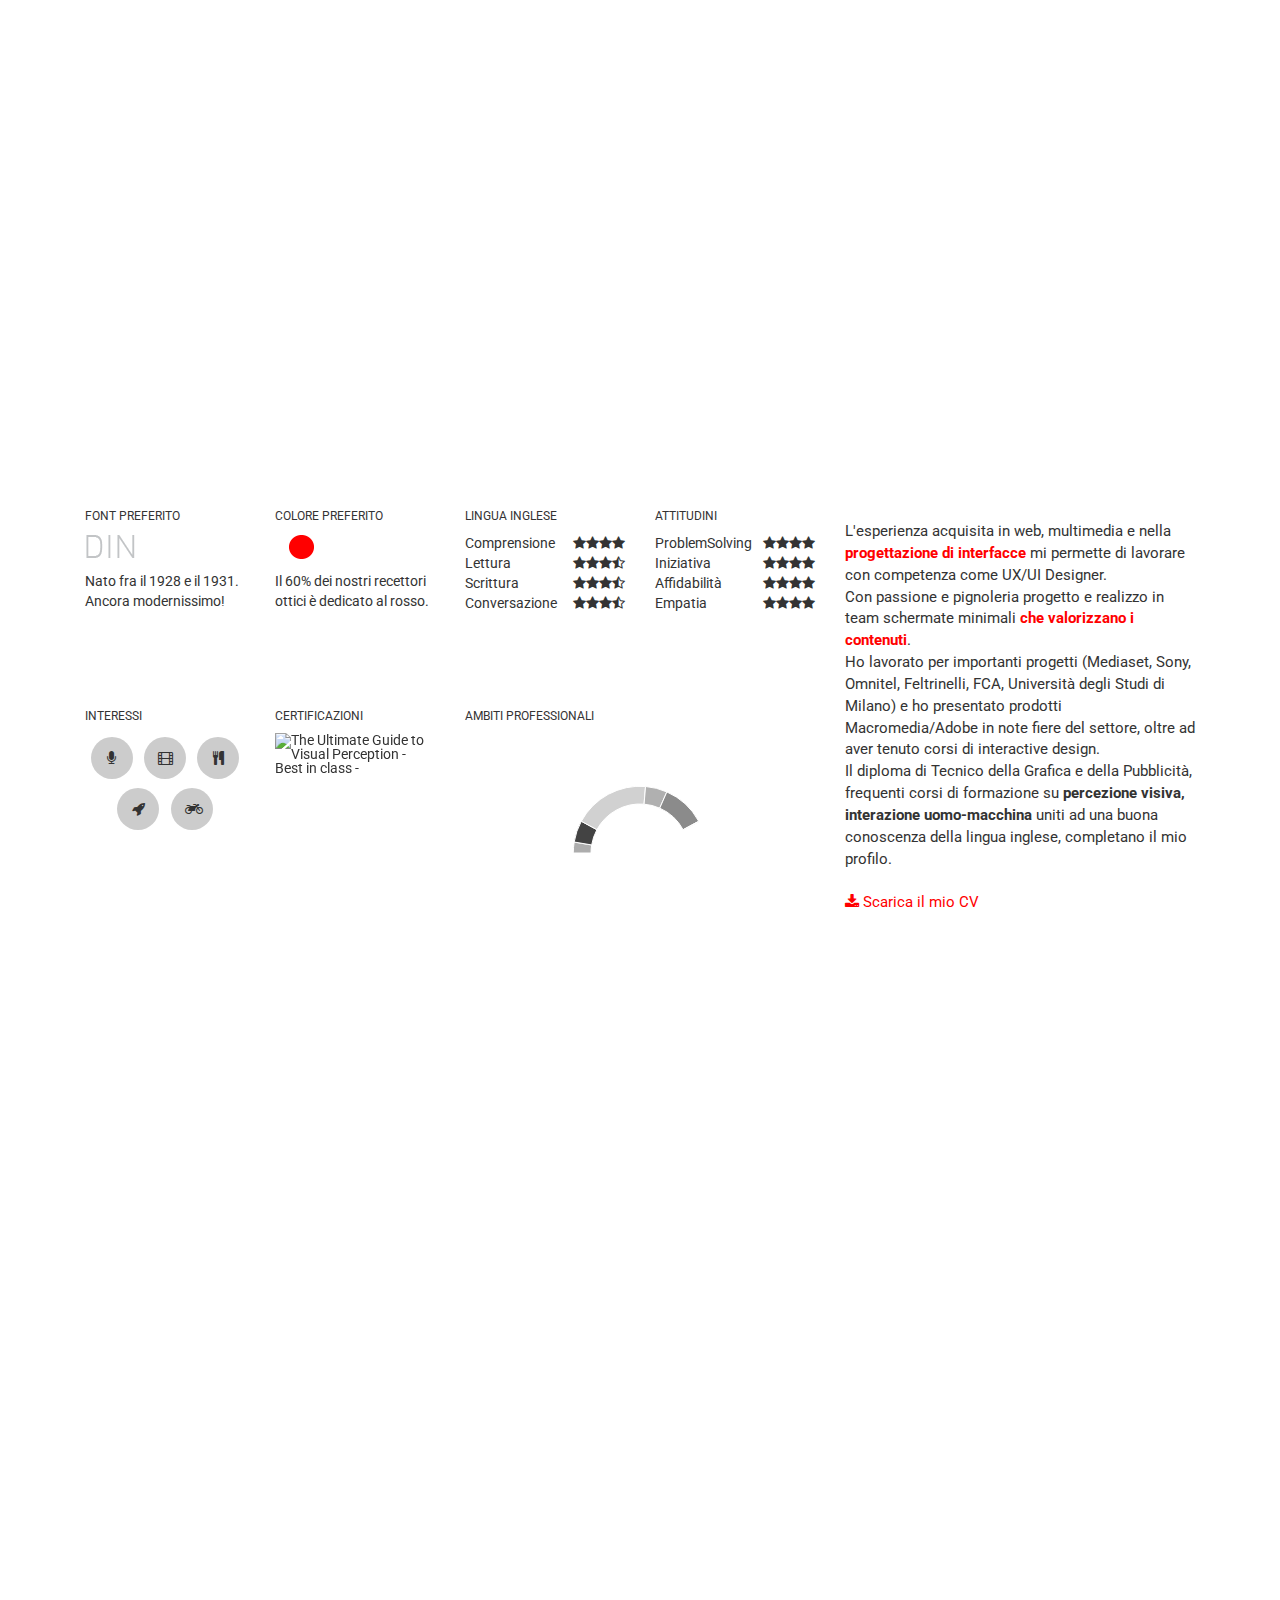
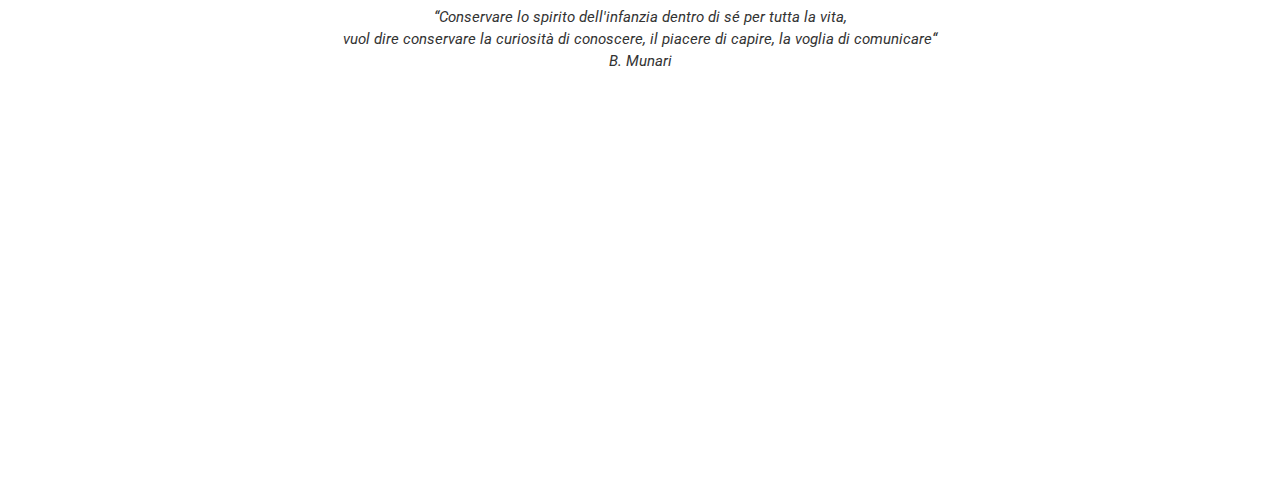
==== commit dde0995b: "Day/Night fix" ====
--- a/index.html
+++ b/index.html
@@ -104,7 +104,7 @@
               <div class="border-top full-width">
                 <h3>Colore preferito</h3>
                 <img src="img/img_red.png"/>
-                <p>Il 60% dei notri recettori ottici è dedicato al rosso.</p>
+                <p>Il 60% dei nostri recettori ottici è dedicato al rosso.</p>
               </div>
             </div>
           </div>
@@ -203,9 +203,12 @@
         <li class="divisore"><a href="https://it.linkedin.com/in/cybermarinella" target="_blank"><i class="fa fa-linkedin-square"></i> Linkedin</a></li>
         <li><a href="https://it.pinterest.com/cybermarinella/" target="_blank"><i class="fa fa-pinterest"></i> Pinterest</a></li>
         <li class="divisore"><a href="http://www.slideshare.net/marinellamastrosimone" target="_blank"><i class="fa fa-slideshare"></i> Slideshare</a></li>
+        <li>
+          <a href="https://github.com/cybermarinella"><i class="fa fa-github" aria-hidden="true"></i> GitHub</a>
+        </li>
       </ul>
-      <span>
-        2016 Cybermarinella | Nessun animale, poche persone e alcune macchine sono state maltrattate durante la realizzazione di questa pagina.
+      <span id="closure">
+        &copy; 2016 Cybermarinella &#8226; Nessun animale, poche persone e alcune macchine sono state maltrattate durante la realizzazione di questa pagina.
       </span>
     </footer>
 
--- a/css/style.css
+++ b/css/style.css
@@ -295,13 +295,25 @@
   color: #777;
   font-size: 1.3rem;
   font-weight: 300;
+  opacity: 0.5;
+  -moz-transition: all 500ms ease-out;
+  -webkit-transition: all 500ms ease-out;
+  -o-transition: all 500ms ease-out;
+  transition: all 500ms ease-out;
+}
+
+footer:hover{
+  opacity: 1;
+  -moz-transition: all 0 ease-out;
+  -webkit-transition: all 0 ease-out;
+  -o-transition: all 0 ease-out;
+  transition: all 0 ease-out;
 }
 
 footer .menu{
   padding: 0;
-  margin: 15px;
-  width: 100%;
- font-size: 1.5rem;
+  margin: 15px 0;
+  font-size: 1.5rem;
 }
 
 footer span{
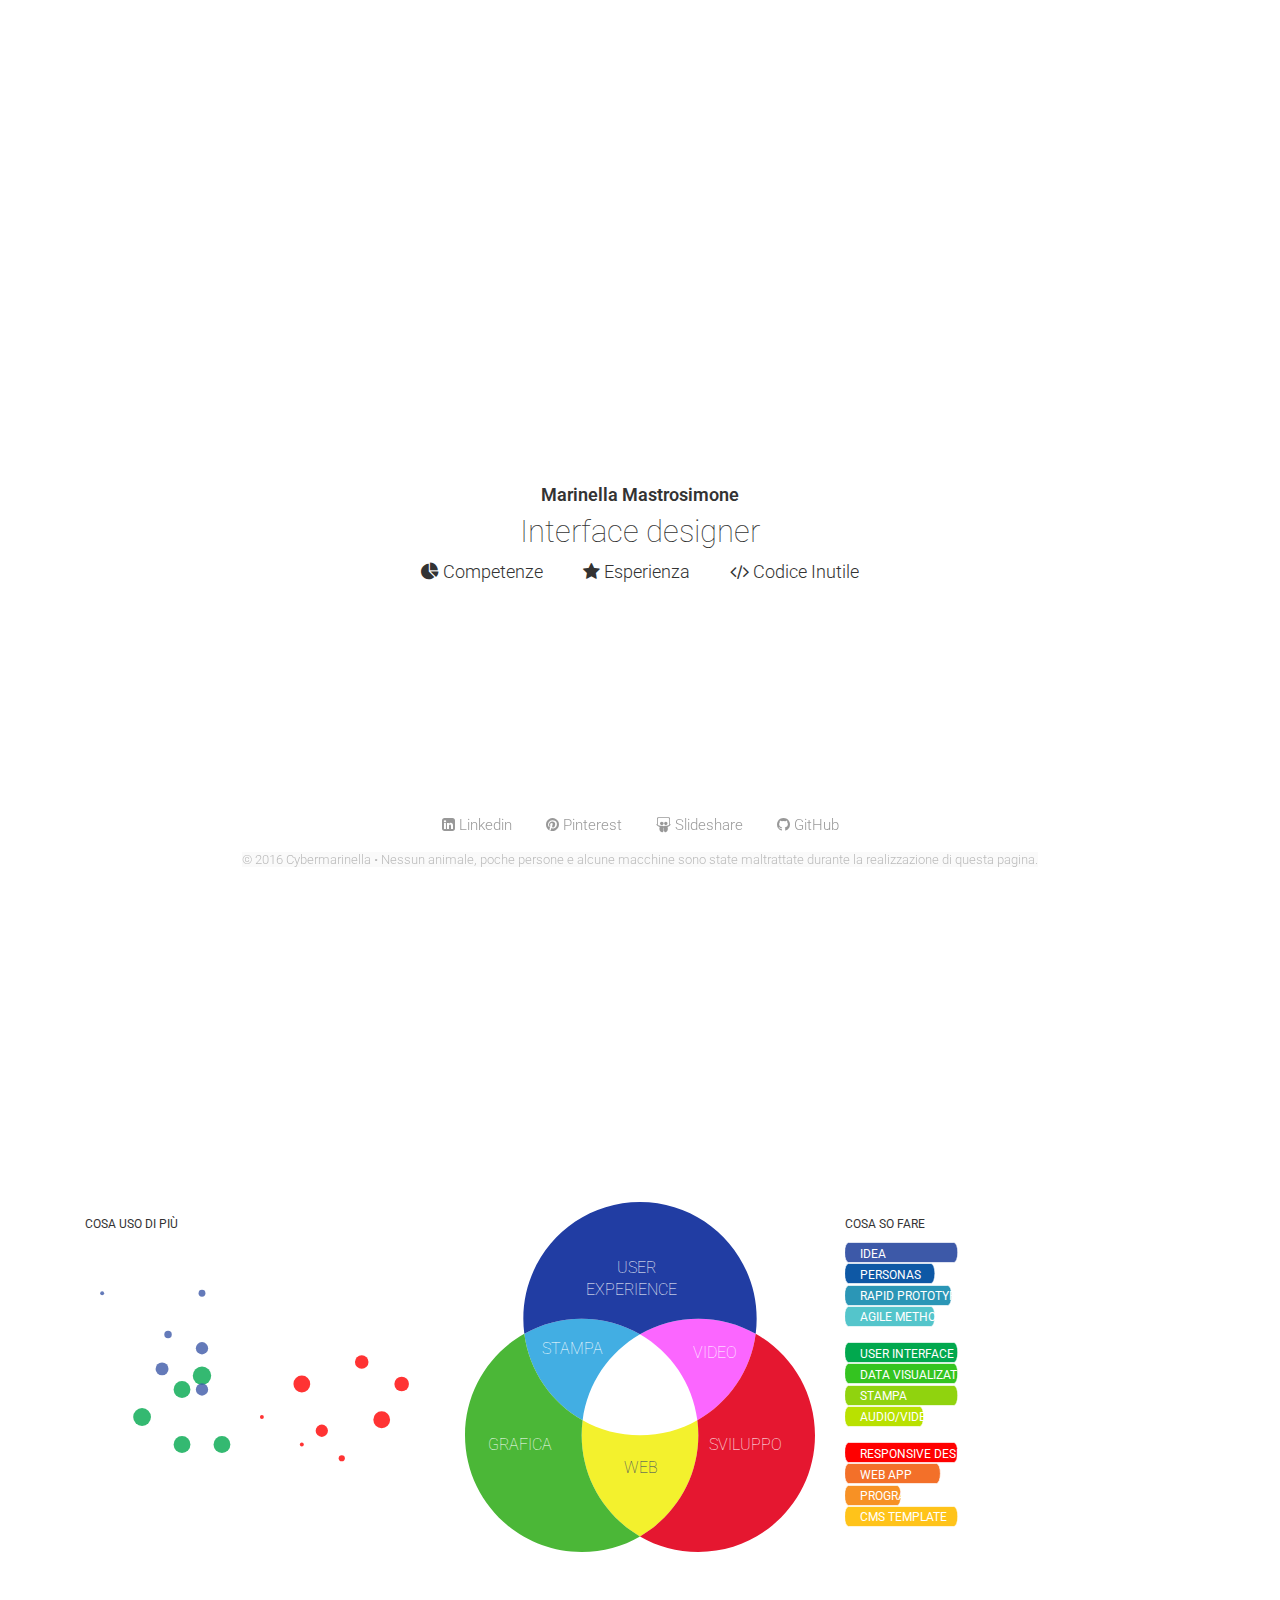
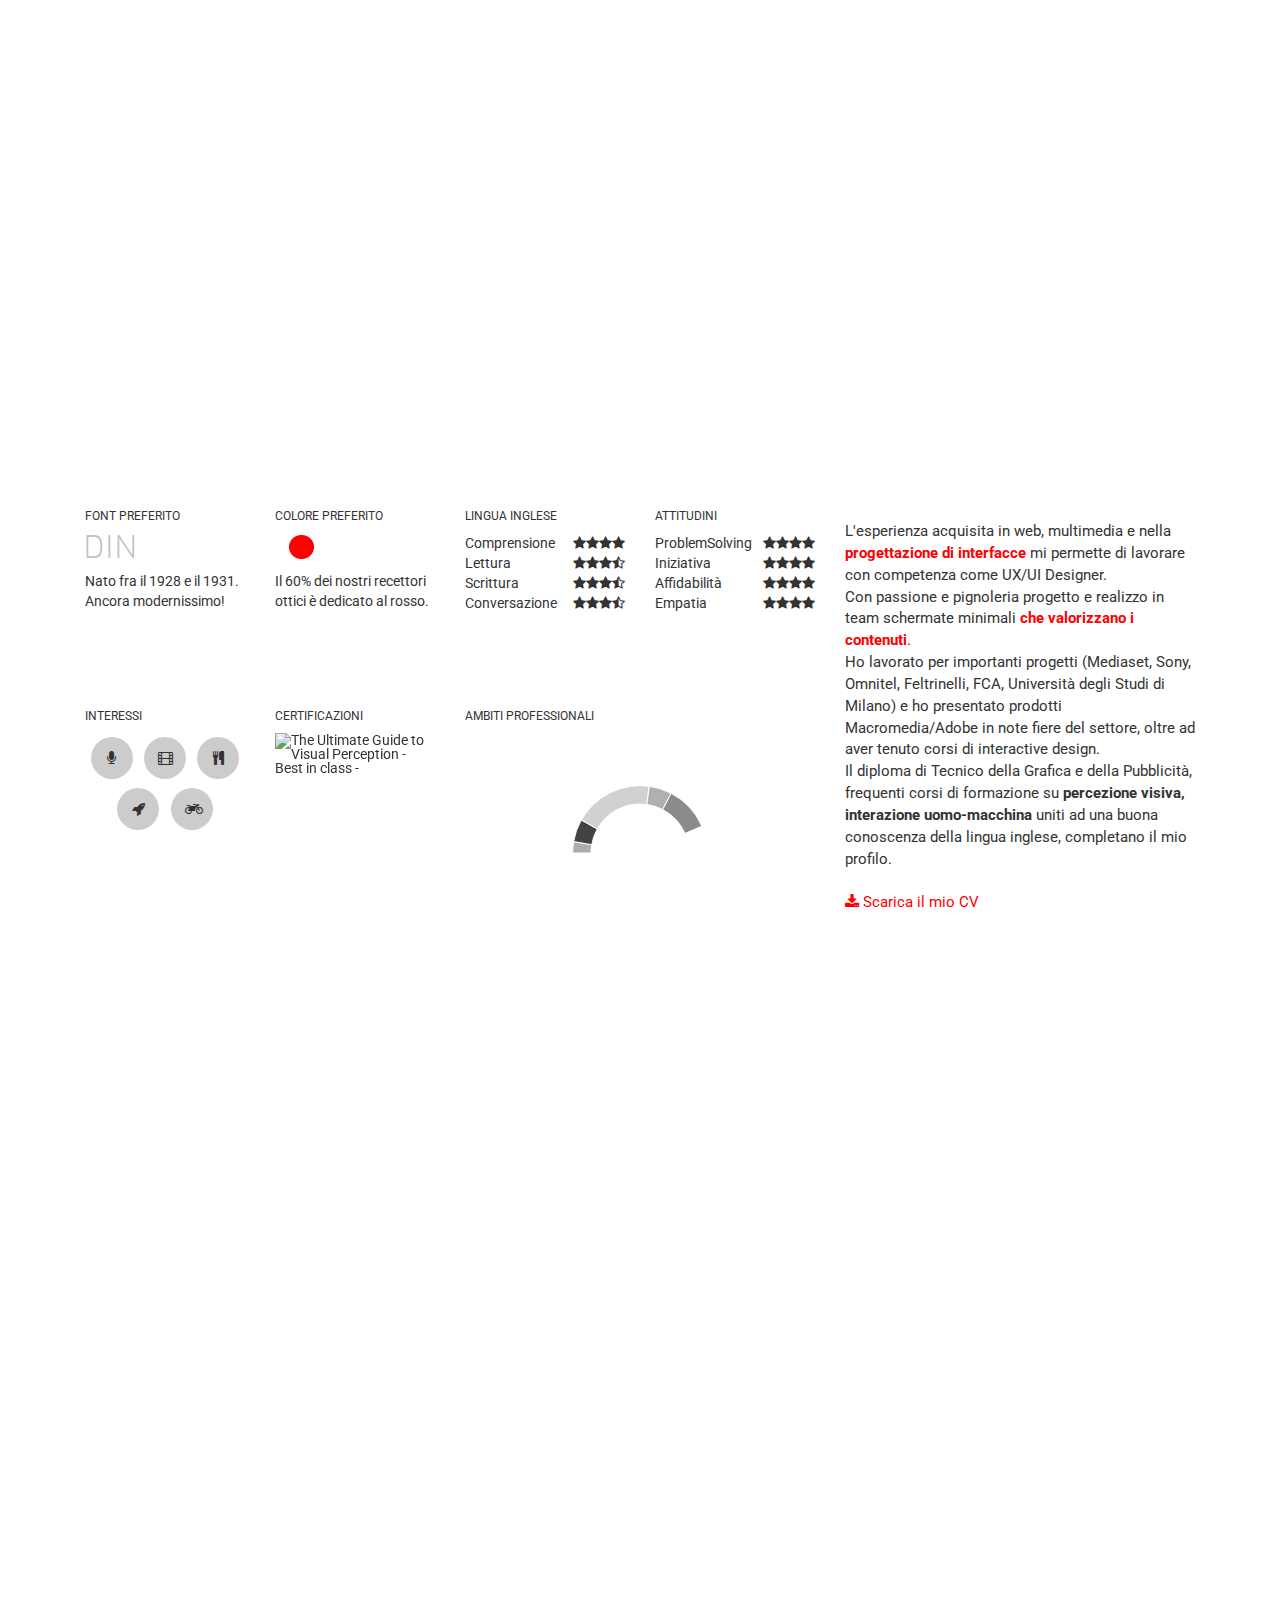
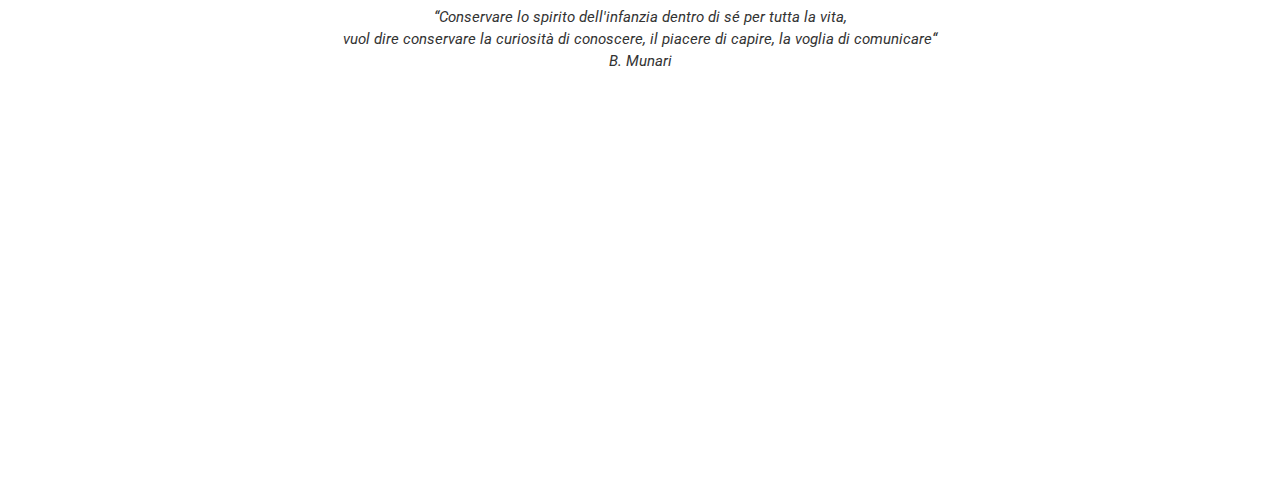
==== commit 219f9ed1: "change title on page scroll" ====
--- a/index.html
+++ b/index.html
@@ -256,6 +256,9 @@
     <script src="jquery.rwdImageMaps.min.js"></script>
 
     <script type="text/javascript">
+
+    var h = window.innerHeight;
+
     $(document).ready(function(){
       $('.carousel').carousel();
       $(".content").click(function(event){
@@ -264,8 +267,6 @@
 
       $("body, .eyes").click(function(event){
         $("html, body").animate({ scrollTop: 0 }, 1000);
-        $("h1").text("Interface designer");
-        $(".menu a").removeClass("active");
 
         $('.sfoca').removeClass('css-filters-gray');
         $('#chart-A1').removeClass('css-filters-gray opacity_40');
@@ -278,26 +279,17 @@
 
         event.stopPropagation();
       });
+
       $('.scrollToOne').click(function(){
-        $("html, body").animate({ scrollTop: $(window).height() }, 1000);
-        $("h1").text("Competenze");
-        $(".menu a").removeClass("active");
-        $(".scrollToOne").addClass("active");
-         
+        $("html, body").animate({ scrollTop: $(window).height() }, 1000);         
         event.stopPropagation();
       });
       $('.scrollToTwo').click(function(event){
         $("html, body").animate({ scrollTop: $(window).height()*2 }, 1000);
-        $("h1").text("Esperienza");
-        $(".menu a").removeClass("active");
-        $(".scrollToTwo").addClass("active");
         event.stopPropagation();
       });
       $('.scrollToTree').click(function(event){
         $("html, body").animate({ scrollTop: $(window).height()*3 }, 1000);
-         $("h1").text("Codice Inutile");
-        $(".menu a").removeClass("active");
-        $(".scrollToTree").addClass("active");
         event.stopPropagation();
       });
 
@@ -321,20 +313,42 @@
 
     $(window).on('scroll', function (event) {
         var scrollPosition = $(document).scrollTop();
-        pixs = scrollPosition / 200;
+        pixs = scrollPosition / 300;
         var piys = pixs*10;
         $("#virtualBk").css({"-webkit-filter": "blur("+pixs+"px)","filter": "blur("+pixs+"px)" });
        
 
-        
-        if(scrollPosition > 200){
+        console.log("height"+ h +"; scroll position" + scrollPosition)
+
+        if(scrollPosition > h/5){
           $("#topMenu").fadeIn("Slow");
           $("#mainMenu").fadeOut("Slow");
-          //console.log(scrollPosition)
+          $("h1").text("Interface designer");
+          $(".menu a").removeClass("active");
           event.stopPropagation();
+          
+          if(scrollPosition > h-h/2){ //// Competenze
+            $("h1").text("Competenze");
+            $(".menu a").removeClass("active");
+            $(".scrollToOne").addClass("active");
+            
+            if(scrollPosition > h*2-h/2){ /// Esperienza
+              $("h1").text("Esperienza");
+              $(".menu a").removeClass("active");
+              $(".scrollToTwo").addClass("active");
+              
+              if(scrollPosition > h*3-h/2){ /// Codice Inutile
+                $("h1").text("Codice Inutile");
+                $(".menu a").removeClass("active");
+                $(".scrollToTree").addClass("active");
+              }
+            }
+          }
         }else{
           $("#topMenu").fadeOut("Slow");
           $("#mainMenu").fadeIn("Slow");
+          $("h1").text("Interface designer");
+          $(".menu a").removeClass("active");
           event.stopPropagation();
         }
 
